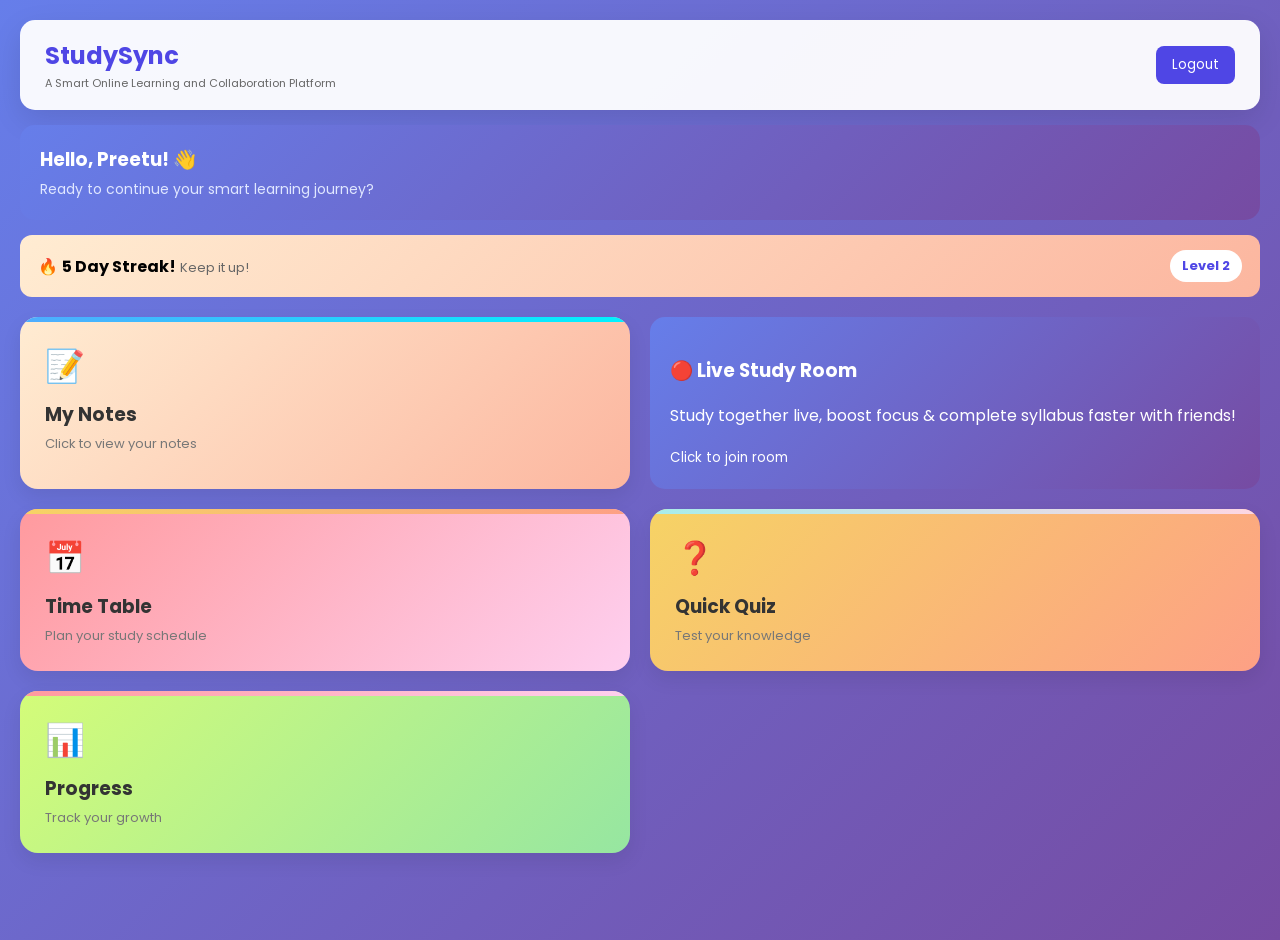
==== frontend/dashboard.html @ 18593b90 "Add files via upload" ====
<!DOCTYPE html>
<html lang="en">
<head>
<meta charset="UTF-8">
<title>studysync: A smart Online Learning And Collaboration Platform</title>
<link href="https://fonts.googleapis.com/css2?family=Poppins:wght@400;600&display=swap" rel="stylesheet">
<style>
*{font-family:'Poppins', sans-serif;}
body{margin:0; background: linear-gradient(135deg, #667eea 0%, #764ba2 100%); min-height:100vh; padding:20px;}
.header{background: rgba(255,255,255,0.95); padding:18px 25px; border-radius:15px; display:flex; justify-content:space-between; align-items:center; box-shadow:0 10px 30px rgba(0,0,0,0.1);}
.header h2{margin:0; color:#4f46e5;}
.welcome{background: rgba(255,255,255,0.95); margin-top:20px; padding:20px 25px; border-radius:15px;}
.cards{display:grid; grid-template-columns: repeat(2, 1fr); gap:20px; margin-top:20px;}
.card{background:white; padding:25px; border-radius:18px; cursor:pointer; transition:0.3s; box-shadow:0 8px 20px rgba(0,0,0,0.08); position:relative; overflow:hidden;}
.card:hover{transform: translateY(-8px); box-shadow:0 15px 35px rgba(0,0,0,0.15);}
.card::before{content:''; position:absolute; top:0; left:0; width:100%; height:5px;}
.c1::before{background: linear-gradient(90deg, #4facfe, #00f2fe);}
.c2::before{background: linear-gradient(90deg, #f6d365, #fda085);}
.c3::before{background: linear-gradient(90deg, #a8edea, #fed6e3);}
.c4::before{background: linear-gradient(90deg, #ff9a9e, #fecfef);}
.icon{font-size:32px; margin-bottom:10px;}
.card h3{margin:5px 0; color:#333;}
.card p{margin:0; color:#777; font-size:13px;}
.streak{margin-top:20px; background: white; padding:18px 22px; border-radius:15px; display:flex; justify-content:space-between; align-items:center;}
button{border:none; background:#4f46e5; color:white; padding:9px 16px; border-radius:8px; cursor:pointer;}
</style>
</head>
<body>
<div class="header" style="display:flex; justify-content:space-between; align-items:center;">
  <div>
    <h2 style="margin:0; color:#4f46e5;">StudySync</h2>
    <p style="margin:2px 0 0; font-size:11px; color:#666;">A Smart Online Learning and Collaboration Platform</p>
  </div>
  <button onclick="localStorage.clear(); location.href='login.html'">Logout</button>
</div>

<div class="welcome" style="background: linear-gradient(135deg, #667eea, #764ba2); padding:20px; border-radius:15px; color:white; margin-top:15px;">
  <h3 style="margin:0;">Hello, Preetu! 👋</h3>
  <p style="margin:5px 0 0; color:#e0e7ff; font-size:14px;">Ready to continue your smart learning journey?</p>
</div>

<div class="streak" style="margin-top:15px; background: linear-gradient(135deg, #ffecd2, #fcb69f); padding:15px 18px; border-radius:12px; display:flex; justify-content:space-between; align-items:center;">
  <div>🔥 <b>5 Day Streak!</b> <span style="color:#666; font-size:13px;">Keep it up!</span></div>
  <div style="background:white; color:#4f46e5; padding:6px 12px; border-radius:20px; font-weight:bold; font-size:13px;">Level 2</div>
</div>

</div>

<div class="cards">
  <div class="card c1" onclick="location.href='notes.html'" style="background: linear-gradient(135deg, #ffecd2, #fcb69f) !important;">
    <div class="icon">📝</div>
    <h3>My Notes</h3>
    <p>Click to view your notes</p>
  </div>

  <!-- Live Study Room Card - Main feature of the app -->
  <div onclick="window.location.href='live-room.html'" style="background: linear-gradient(135deg, #667eea, #764ba2); color:white; padding:20px; border-radius:15px; cursor:pointer;">
    <h3>🔴 Live Study Room</h3>
    <p>Study together live, boost focus & complete syllabus faster with friends!</p>
    <small>Click to join room</small>
  </div>

  <div class="card c2" onclick="location.href='timetable.html'" style="background: linear-gradient(135deg, #ff9a9e, #fecfef) !important;">
    <div class="icon">📅</div>
    <h3>Time Table</h3>
    <p>Plan your study schedule</p>
  </div>

  <div class="card c3" onclick="location.href='quiz.html'" style="background: linear-gradient(135deg, #f6d365, #fda085) !important;">
    <div class="icon">❓</div>
    <h3>Quick Quiz</h3>
    <p>Test your knowledge</p>
  </div>

  <div class="card c4" onclick="location.href='progress.html'" style="background: linear-gradient(135deg, #d4fc79, #96e6a1) !important;">
    <div class="icon">📊</div>
    <h3>Progress</h3>
    <p>Track your growth</p>
  </div>
</div>

</body>
</html>
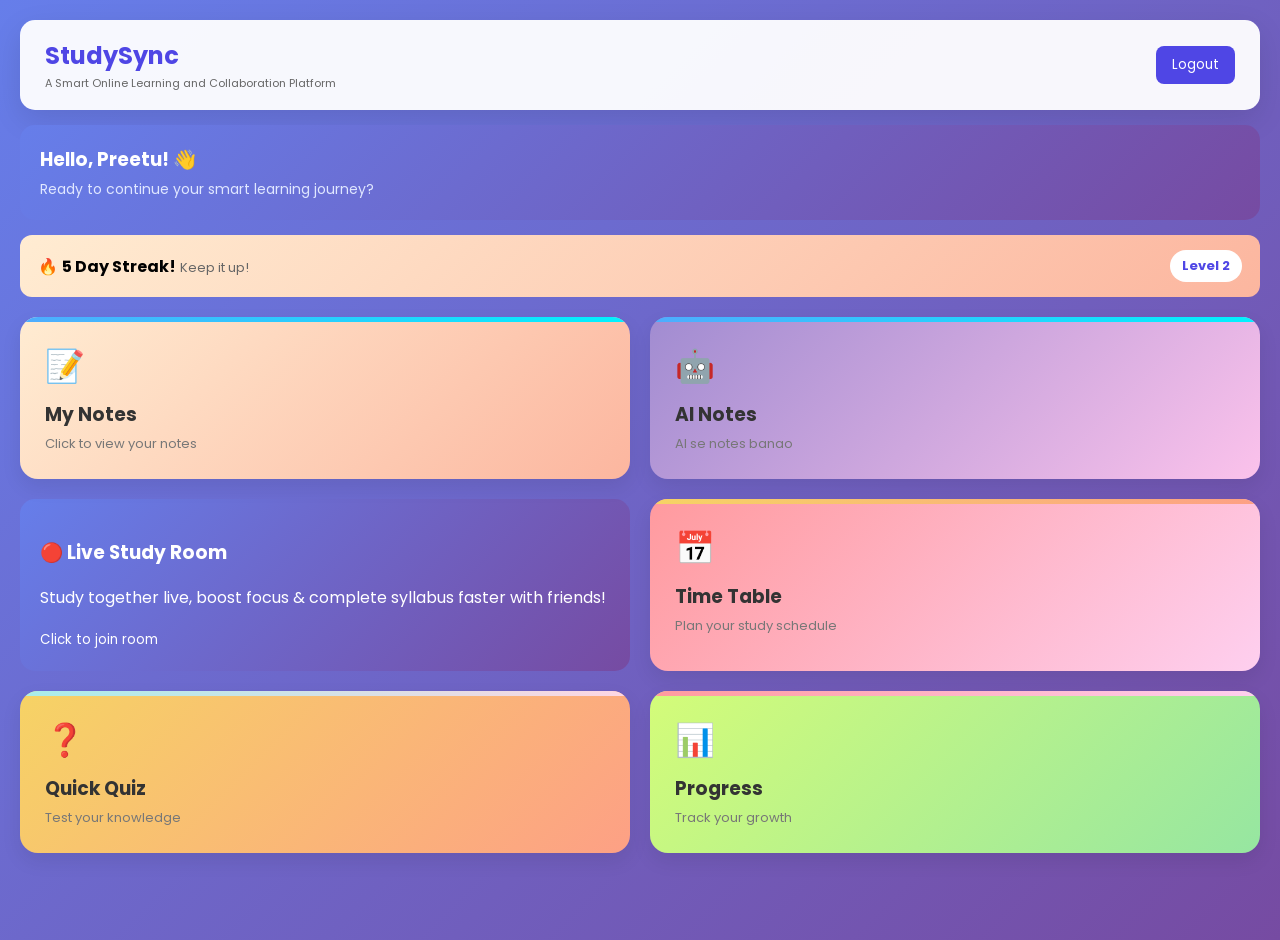
==== commit dbcb2f3c: "Add AI Notes card to dashboard Added AI Notes card to dashboard with functionality to create notes u" ====
--- a/frontend/dashboard.html
+++ b/frontend/dashboard.html
@@ -52,6 +52,11 @@
     <h3>My Notes</h3>
     <p>Click to view your notes</p>
   </div>
+  <div class="card c1" onclick="location.href='ai.html'" style="background: linear-gradient(135deg, #a18cd1, #fbc2eb) !important;">
+  <div class="icon">🤖</div>
+  <h3>AI Notes</h3>
+  <p>AI se notes banao</p>
+</div>
 
   <!-- Live Study Room Card - Main feature of the app -->
   <div onclick="window.location.href='live-room.html'" style="background: linear-gradient(135deg, #667eea, #764ba2); color:white; padding:20px; border-radius:15px; cursor:pointer;">
@@ -80,4 +85,4 @@
 </div>
 
 </body>
-</html>+</html>
